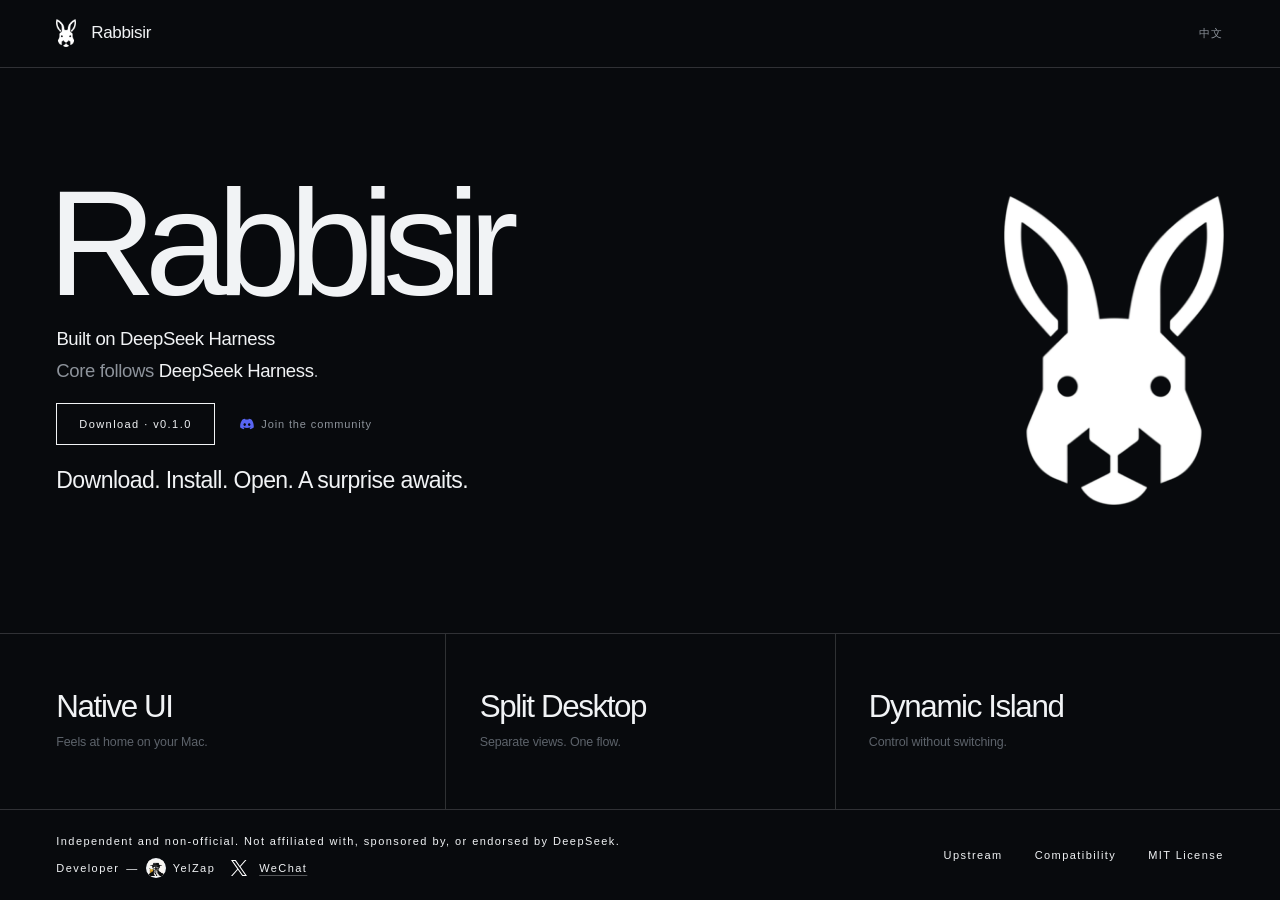
==== site/index.html @ d8e7d659 "fix(pages): serve site from root" ====
<!doctype html>
<html lang="en">
  <head>
    <meta charset="utf-8">
    <meta name="viewport" content="width=device-width, initial-scale=1">
    <meta name="color-scheme" content="dark">
    <meta name="theme-color" content="#080a0d">
    <meta name="description" content="Rabbisir is an independent macOS experience built on DeepSeek Harness.">
    <title>Rabbisir — macOS</title>
    <link rel="icon" href="assets/rabbisir/rabbisir-mark-dark.png">
    <link rel="stylesheet" href="styles.css">
    <script src="site.js?v=20260815-wechat2" defer></script>
  </head>
  <body>
    <header class="site-header">
      <div class="content-frame header-frame">
        <a class="brand" href="#top" aria-label="Rabbisir home">
          <img src="assets/rabbisir/rabbisir-mark-dark.png" alt="" width="20" height="28">
          <span>Rabbisir</span>
        </a>
        <button class="language-switch" type="button" aria-label="Switch to Chinese">中文</button>
      </div>
    </header>

    <main id="top">
      <section class="hero" aria-labelledby="hero-title">
        <div class="content-frame hero-frame">
          <div class="hero-copy">
            <h1 id="hero-title">Rabbisir</h1>
            <p class="provenance"><a class="harness-link" href="https://github.com/deepseek-ai/deepseek-harness" data-en="Built on DeepSeek Harness" data-zh="基于 DeepSeek Harness 构建">Built on DeepSeek Harness</a></p>
            <p class="logic-note"><span data-en="Core follows" data-zh="核心持续跟随">Core follows</span> <a class="harness-link" href="https://github.com/deepseek-ai/deepseek-harness">DeepSeek Harness</a><span data-en="." data-zh="。">.</span></p>
            <div class="download-group">
              <div class="download-actions">
                <a class="download-button" href="DOWNLOADS.md" aria-label="Download · v0.1.0" data-aria-en="Download · v0.1.0" data-aria-zh="下载 · v0.1.0"><span data-en="Download · v0.1.0" data-zh="下载 · v0.1.0">Download · v0.1.0</span></a>
                <a class="community-link" href="https://discord.gg/gT4TUHGkQm" target="_blank" rel="noopener noreferrer" aria-label="Join the Rabbisir community on Discord (opens in a new tab)" data-aria-en="Join the Rabbisir community on Discord (opens in a new tab)" data-aria-zh="加入 Rabbisir Discord 社区（在新标签页中打开）">
                  <img src="assets/rabbisir/discord-symbol-blurple.svg" alt="" width="14" height="14">
                  <span data-en="Join the community" data-zh="加入社区">Join the community</span>
                </a>
              </div>
              <p class="download-promise" data-en="Download. Install. Open. A surprise awaits." data-zh="下载。安装。打开。惊喜等着你。">Download. Install. Open. A surprise awaits.</p>
            </div>
          </div>

          <div class="hero-mark" aria-hidden="true">
            <img class="mark-rabbisir" src="assets/rabbisir/rabbisir-mark-dark.png" alt="" width="228" height="320">
          </div>
        </div>
      </section>

      <section class="signals" aria-label="Capabilities" data-aria-en="Capabilities" data-aria-zh="产品特性">
        <div class="content-frame signals-frame">
          <div class="signal-list">
            <div class="signal">
              <p class="signal-title" data-en="Native UI" data-zh="原生界面">Native UI</p>
              <p class="signal-copy" data-en="Feels at home on your Mac." data-zh="在 Mac 上自然顺手。">Feels at home on your Mac.</p>
            </div>
            <div class="signal">
              <p class="signal-title" data-en="Split Desktop" data-zh="分体式桌面">Split Desktop</p>
              <p class="signal-copy" data-en="Separate views. One flow." data-zh="分区协同，流程不断。">Separate views. One flow.</p>
            </div>
            <div class="signal">
              <p class="signal-title" data-en="Dynamic Island" data-zh="灵动岛">Dynamic Island</p>
              <p class="signal-copy" data-en="Control without switching." data-zh="无需切换，随手控制。">Control without switching.</p>
            </div>
          </div>
        </div>
      </section>
    </main>

    <footer>
      <div class="content-frame footer-frame">
        <div class="footer-meta">
          <p data-en="Independent and non-official. Not affiliated with, sponsored by, or endorsed by DeepSeek." data-zh="独立、非官方，与 DeepSeek 不存在隶属、赞助或背书关系。">Independent and non-official. Not affiliated with, sponsored by, or endorsed by DeepSeek.</p>
          <p class="author-line"><span data-en="Developer" data-zh="开发者">Developer</span><span aria-hidden="true">—</span><span class="author-avatar"><img src="assets/rabbisir/yelzap-avatar.png" alt="" width="18" height="18"></span><span>YelZap</span><a class="x-profile-link" href="https://x.com/YelZap1987" target="_blank" rel="noopener noreferrer" aria-label="YelZap on X (opens in a new tab)" data-aria-en="YelZap on X (opens in a new tab)" data-aria-zh="在 X 上查看 YelZap（在新标签页中打开）"><img src="assets/rabbisir/x-logo-white-v1.svg" alt="" width="16" height="16"></a><button class="wechat-profile-button" type="button" aria-label="Show YelZap's WeChat QR code" aria-haspopup="dialog" aria-controls="wechat-qr-dialog" data-aria-en="Show YelZap's WeChat QR code" data-aria-zh="显示 YelZap 的微信二维码"><span class="wechat-profile-label" data-en="WeChat" data-zh="微信">WeChat</span></button></p>
        </div>
        <nav aria-label="Project references" data-aria-en="Project references" data-aria-zh="项目参考">
          <a class="upstream-link" href="https://github.com/deepseek-ai/deepseek-harness" aria-label="Official DeepSeek Harness upstream repository" data-aria-en="Official DeepSeek Harness upstream repository" data-aria-zh="DeepSeek Harness 官方上游仓库">
            <span data-en="Upstream" data-zh="上游">Upstream</span>
          </a>
          <a href="UPSTREAM.md" data-en="Compatibility" data-zh="兼容性">Compatibility</a>
          <a href="LICENSE" data-en="MIT License" data-zh="MIT 许可">MIT License</a>
        </nav>
      </div>
    </footer>

    <dialog class="wechat-dialog" id="wechat-qr-dialog" aria-label="Add YelZap on WeChat" data-aria-en="Add YelZap on WeChat" data-aria-zh="在微信添加 YelZap">
      <div class="wechat-dialog-panel">
        <button class="wechat-dialog-close" type="button" aria-label="Close WeChat QR code" data-aria-en="Close WeChat QR code" data-aria-zh="关闭微信二维码">×</button>
        <img src="assets/rabbisir/yelzap-wechat-qr-v1.png" alt="YelZap WeChat QR code" width="922" height="1361">
      </div>
    </dialog>
  </body>
</html>
---- site/styles.css ----
:root {
  color-scheme: dark;
  font-family: "SF Pro Display", "SF Pro Text", -apple-system, BlinkMacSystemFont, "Helvetica Neue", sans-serif;
  font-synthesis: none;
  --background: #080a0d;
  --text: #f1f3f5;
  --muted: #8d939b;
  --quiet: #5d636b;
  --line: rgba(241, 243, 245, 0.17);
  --line-strong: rgba(241, 243, 245, 0.32);
  --gutter: clamp(24px, 4.4vw, 72px);
}

* {
  box-sizing: border-box;
}

html {
  min-width: 320px;
  background: var(--background);
  scroll-behavior: smooth;
}

body {
  min-width: 320px;
  height: 100svh;
  margin: 0;
  display: grid;
  grid-template-rows: clamp(60px, 7.5svh, 72px) minmax(0, 1fr) clamp(80px, 10svh, 96px);
  overflow: hidden;
  color: var(--text);
  background: var(--background);
}

a {
  color: inherit;
  text-decoration: none;
}

.content-frame {
  width: 100%;
  height: 100%;
  padding-inline: var(--gutter);
}

.site-header,
.header-frame {
  display: flex;
  align-items: center;
  justify-content: space-between;
}

.site-header {
  height: 100%;
  border-bottom: 1px solid var(--line);
}

.brand {
  display: inline-flex;
  align-items: center;
  gap: 15px;
  font-size: 17px;
  font-weight: 510;
  letter-spacing: -0.02em;
}

.brand img {
  display: block;
  width: 20px;
  height: auto;
}

.language-switch {
  padding: 8px 0;
  color: var(--muted);
  font: inherit;
  font-size: 11px;
  letter-spacing: 0.13em;
  cursor: pointer;
  background: none;
  border: 0;
}

.language-switch:hover,
.language-switch:focus-visible {
  color: var(--text);
}

.download-button,
footer {
  font-size: 11px;
  letter-spacing: 0.13em;
}

main {
  display: grid;
  grid-template-rows: minmax(0, 1fr) clamp(136px, 20.5svh, 176px);
  min-height: 0;
  overflow: hidden;
}

.hero {
  min-height: 0;
  border-bottom: 1px solid var(--line);
}

.hero-frame {
  display: grid;
  grid-template-columns: minmax(0, 1fr) minmax(150px, 19vw);
  align-items: center;
  gap: clamp(36px, 6vw, 96px);
  padding-block: clamp(20px, 4svh, 42px);
}

.hero-copy {
  min-width: 0;
}

h1 {
  margin: 0 0 0 -0.059em;
  font-size: clamp(5rem, 11.8vw, 11.5rem);
  font-weight: 430;
  line-height: 0.78;
  letter-spacing: -0.078em;
  animation: rise 900ms cubic-bezier(0.16, 1, 0.3, 1) both;
}

.provenance,
.logic-note {
  color: var(--muted);
  font-size: clamp(1rem, 1.45vw, 1.35rem);
  font-weight: 400;
  line-height: 1.25;
  letter-spacing: -0.02em;
}

.provenance {
  margin: clamp(18px, 2.8svh, 30px) 0 0;
  margin-left: -0.05em;
  animation: rise 900ms 100ms cubic-bezier(0.16, 1, 0.3, 1) both;
}

.harness-link {
  color: var(--text);
  font-weight: inherit;
  text-decoration: none;
}

.logic-note {
  margin: 8px 0 0;
}

.download-group {
  --download-space: clamp(18px, 2.4svh, 22px);

  display: grid;
  justify-items: start;
  gap: var(--download-space);
  width: fit-content;
  margin-top: var(--download-space);
  padding-bottom: var(--download-space);
  animation: rise 900ms 180ms cubic-bezier(0.16, 1, 0.3, 1) both;
}

.download-button {
  min-width: 132px;
  min-height: 42px;
  padding: 0 22px;
  display: inline-flex;
  align-items: center;
  justify-content: center;
  color: var(--text);
  border: 1px solid var(--text);
  transition: color 180ms ease, background-color 180ms ease;
}

.download-actions {
  display: flex;
  align-items: center;
  gap: clamp(18px, 2vw, 30px);
}

.download-promise {
  margin: 0;
  color: var(--text);
  font-size: clamp(1.15rem, 1.8vw, 1.65rem);
  font-weight: 430;
  line-height: 1.2;
  letter-spacing: -0.025em;
}

.download-button:hover,
.download-button:focus-visible {
  color: var(--background);
  background: var(--text);
}

.hero-mark {
  justify-self: end;
  width: min(100%, 220px);
}

.mark-rabbisir {
  display: block;
  width: 100%;
  height: auto;
  opacity: 1;
}

.signals {
  min-height: 0;
  border-bottom: 1px solid var(--line);
}

.signals-frame {
  display: block;
}

.signal-list {
  display: grid;
  grid-template-columns: repeat(3, minmax(0, 1fr));
  height: 100%;
  min-height: 0;
}

.signal {
  display: flex;
  min-width: 0;
  flex-direction: column;
  justify-content: center;
  gap: 12px;
  padding: 0 clamp(20px, 2.6vw, 44px);
  border-left: 1px solid var(--line);
}

.signal:first-child {
  padding-left: 0;
  border-left: 0;
}

.signal p {
  margin: 0;
}

.signal-title {
  color: var(--text);
  font-size: clamp(1.5rem, 2.45vw, 2.9rem);
  font-weight: 390;
  line-height: 0.98;
  letter-spacing: -0.045em;
  transition: color 220ms ease;
}

.signal-copy {
  max-width: 24ch;
  color: var(--quiet);
  font-size: clamp(0.78rem, 0.95vw, 0.95rem);
  line-height: 1.35;
  letter-spacing: -0.01em;
}

.signal:hover .signal-title {
  color: var(--text);
}

.footer-frame {
  display: flex;
  align-items: center;
  justify-content: space-between;
  gap: 48px;
}

footer {
  height: 100%;
  color: var(--text);
  line-height: 1.7;
}

footer p {
  margin: 0;
}

.footer-meta {
  display: grid;
  gap: 8px;
}

.author-line {
  display: flex;
  align-items: center;
  gap: 7px;
}

.author-avatar {
  width: 20px;
  height: 20px;
  padding: 2px;
  overflow: hidden;
  display: inline-flex;
  flex: 0 0 auto;
  align-items: center;
  justify-content: center;
  background: var(--text);
  border-radius: 50%;
}

.author-avatar img {
  display: block;
  width: 100%;
  height: 100%;
  object-fit: contain;
}

.x-profile-link {
  width: 18px;
  height: 18px;
  margin-left: 8px;
  display: inline-flex;
  flex: 0 0 auto;
  align-items: center;
  justify-content: center;
}

.x-profile-link img {
  display: block;
  width: auto;
  height: 16px;
}

.wechat-profile-button {
  width: auto;
  height: 18px;
  margin: 0 0 0 4px;
  padding: 0;
  display: inline-flex;
  flex: 0 0 auto;
  align-items: center;
  justify-content: center;
  color: var(--text);
  font: inherit;
  letter-spacing: inherit;
  cursor: pointer;
  background: none;
  border: 0;
}

.wechat-profile-label {
  line-height: 1;
  text-decoration: underline;
  text-decoration-color: var(--line-strong);
  text-underline-offset: 3px;
}

.wechat-dialog {
  max-width: none;
  max-height: none;
  padding: 0;
  overflow: visible;
  color: #111;
  background: transparent;
  border: 0;
}

.wechat-dialog::backdrop {
  background: rgba(0, 0, 0, 0.78);
}

.wechat-dialog-panel {
  position: relative;
  overflow: hidden;
  background: #fff;
  border-radius: 18px;
  box-shadow: 0 28px 80px rgba(0, 0, 0, 0.48);
}

.wechat-dialog-panel > img {
  display: block;
  width: auto;
  height: min(78svh, 720px);
  max-width: min(88vw, 488px);
  object-fit: contain;
}

.wechat-dialog-close {
  position: absolute;
  z-index: 1;
  top: 14px;
  right: 14px;
  width: 32px;
  height: 32px;
  padding: 0;
  color: #111;
  font: 400 24px/1 -apple-system, BlinkMacSystemFont, sans-serif;
  cursor: pointer;
  background: rgba(255, 255, 255, 0.88);
  border: 1px solid rgba(17, 17, 17, 0.15);
  border-radius: 50%;
}

footer nav {
  display: flex;
  flex-wrap: wrap;
  align-items: center;
  justify-content: flex-end;
  gap: clamp(18px, 2.5vw, 40px);
}

.community-link {
  display: inline-flex;
  align-items: center;
  gap: 7px;
  color: var(--muted);
  font-size: 11px;
  letter-spacing: 0.08em;
}

.community-link img {
  display: block;
  width: 14px;
  height: 14px;
  flex: 0 0 auto;
}

footer a {
  color: var(--text);
  transition: color 180ms ease;
}

.upstream-link {
  display: inline-flex;
  align-items: center;
  gap: 7px;
}

footer a:hover,
footer a:focus-visible {
  color: var(--text);
}

a:focus-visible,
.language-switch:focus-visible,
.wechat-profile-button:focus-visible,
.wechat-dialog-close:focus-visible {
  outline: 1px solid var(--text);
  outline-offset: 7px;
}

.wechat-dialog-close:focus-visible {
  outline-color: #111;
  outline-offset: 3px;
}

@keyframes rise {
  from {
    opacity: 0;
    transform: translateY(22px);
  }

  to {
    opacity: 1;
    transform: translateY(0);
  }
}

@media (min-width: 821px) and (max-width: 1400px) {
  .provenance {
    margin-left: calc(-0.05em + 1px);
  }
}

@media (max-width: 820px) {
  body {
    display: block;
    height: auto;
    min-height: 100svh;
    overflow-x: hidden;
    overflow-y: auto;
  }

  .site-header {
    height: auto;
    min-height: 72px;
  }

  main {
    display: block;
    overflow: visible;
  }

  .hero {
    min-height: calc(100svh - 72px);
  }

  .hero-frame {
    grid-template-columns: 1fr;
    grid-template-rows: auto 1fr;
    align-items: end;
    gap: 72px;
    padding-block: 48px 60px;
  }

  .hero-mark {
    grid-row: 1;
    justify-self: start;
    width: clamp(72px, 18vw, 120px);
  }

  .hero-copy {
    grid-row: 2;
  }

  h1 {
    font-size: clamp(5.2rem, 21.5vw, 10rem);
  }

  .signal-list {
    grid-template-columns: 1fr;
    height: auto;
    padding-top: 70px;
  }

  .signal,
  .signal:first-child {
    min-height: 150px;
    padding: 30px 0;
    border-top: 1px solid var(--line);
    border-left: 0;
  }

  .signal:first-child {
    border-top: 0;
  }

  .footer-frame {
    align-items: flex-start;
    flex-direction: column;
    justify-content: center;
    gap: 24px;
    padding-block: 40px;
  }

  footer,
  .footer-frame {
    height: auto;
  }

  footer nav {
    justify-content: flex-start;
  }
}

@media (max-width: 520px) {
  :root {
    --gutter: 20px;
  }

  .site-header {
    min-height: 72px;
  }

  .brand {
    gap: 12px;
    font-size: 15px;
  }

  .download-button,
  footer {
    font-size: 10px;
  }

  .hero {
    min-height: calc(100svh - 72px);
  }

  .hero-frame {
    gap: 56px;
    padding-block: 44px 54px;
  }

  h1 {
    font-size: clamp(4.4rem, 22.2vw, 7rem);
    letter-spacing: -0.075em;
  }

  .provenance {
    max-width: 280px;
    margin-top: 30px;
    font-size: 15px;
    line-height: 1.45;
  }

  .download-group {
    --download-space: 20px;

    width: 100%;
  }

  .download-button {
    min-width: 124px;
    min-height: 40px;
  }

  .download-actions {
    flex-direction: column;
    align-items: flex-start;
    gap: 16px;
  }

  .download-promise {
    max-width: 320px;
    font-size: 19px;
  }

  .signals {
    min-height: auto;
  }

  .signal,
  .signal:first-child {
    min-height: 134px;
  }

  .signal-title {
    font-size: clamp(2.1rem, 11vw, 3.6rem);
  }

  .signal-copy {
    font-size: 14px;
  }

  .footer-frame {
    min-height: 184px;
  }

  .wechat-dialog-panel > img {
    width: min(88vw, 380px);
    height: auto;
    max-height: 82svh;
  }
}

@media (prefers-reduced-motion: reduce) {
  html {
    scroll-behavior: auto;
  }

  *,
  *::before,
  *::after {
    animation-duration: 0.01ms !important;
    animation-iteration-count: 1 !important;
    transition-duration: 0.01ms !important;
  }
}
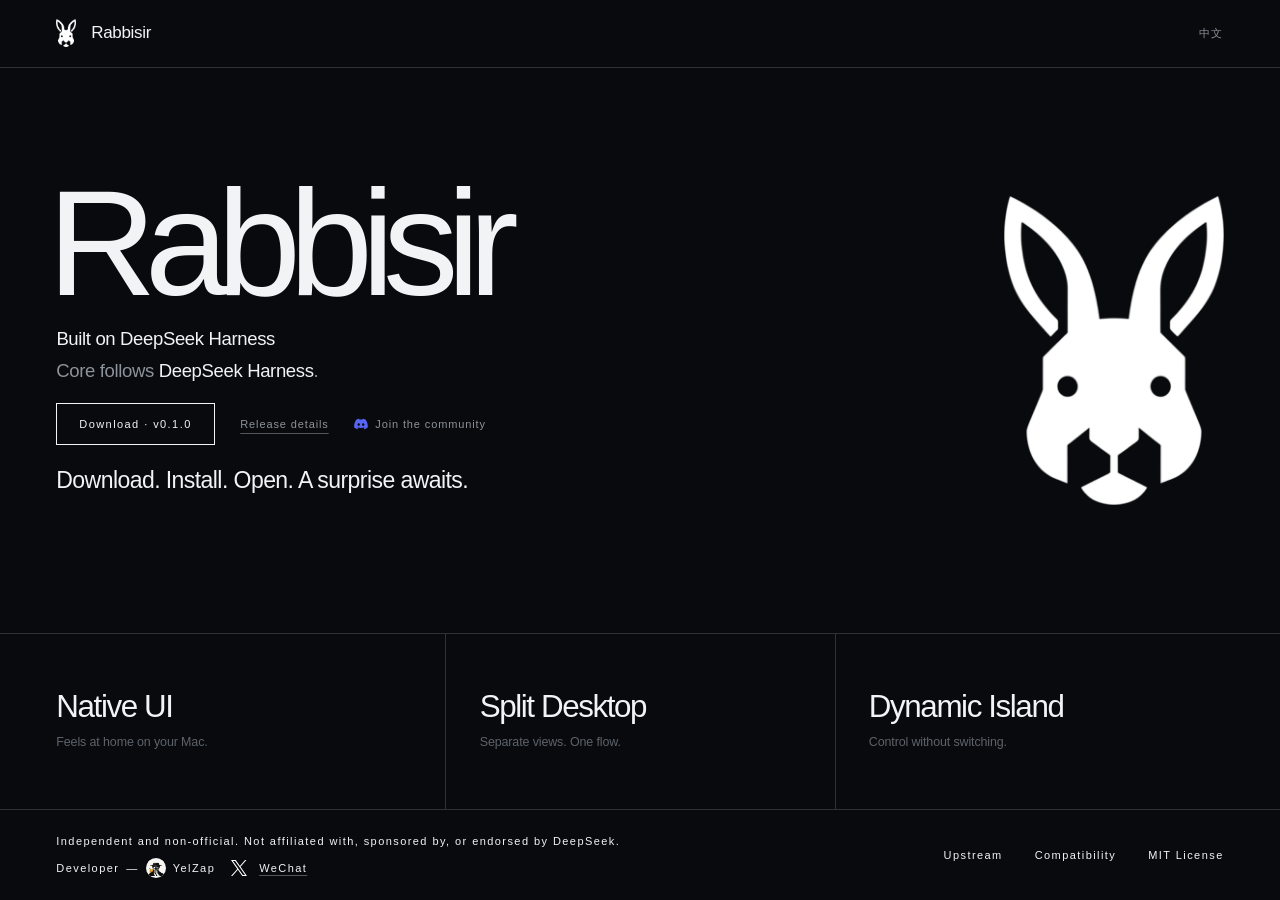
==== commit ea1e6561: "fix: make official downloads browser-friendly" ====
--- a/site/index.html
+++ b/site/index.html
@@ -31,7 +31,8 @@
             <p class="logic-note"><span data-en="Core follows" data-zh="核心持续跟随">Core follows</span> <a class="harness-link" href="https://github.com/deepseek-ai/deepseek-harness">DeepSeek Harness</a><span data-en="." data-zh="。">.</span></p>
             <div class="download-group">
               <div class="download-actions">
-                <a class="download-button" href="DOWNLOADS.md" aria-label="Download · v0.1.0" data-aria-en="Download · v0.1.0" data-aria-zh="下载 · v0.1.0"><span data-en="Download · v0.1.0" data-zh="下载 · v0.1.0">Download · v0.1.0</span></a>
+                <a class="download-button" href="https://github.com/readysteadyscience/Rabbisir/releases/download/v0.1.0-r1.00/Rabbisir-0.1.0-1.dmg" aria-label="Download Rabbisir 0.1.0 DMG" data-aria-en="Download Rabbisir 0.1.0 DMG" data-aria-zh="下载 Rabbisir 0.1.0 DMG"><span data-en="Download · v0.1.0" data-zh="下载 · v0.1.0">Download · v0.1.0</span></a>
+                <a class="download-details-link" href="download.html" data-en="Release details" data-zh="下载信息">Release details</a>
                 <a class="community-link" href="https://discord.gg/gT4TUHGkQm" target="_blank" rel="noopener noreferrer" aria-label="Join the Rabbisir community on Discord (opens in a new tab)" data-aria-en="Join the Rabbisir community on Discord (opens in a new tab)" data-aria-zh="加入 Rabbisir Discord 社区（在新标签页中打开）">
                   <img src="assets/rabbisir/discord-symbol-blurple.svg" alt="" width="14" height="14">
                   <span data-en="Join the community" data-zh="加入社区">Join the community</span>
--- a/site/styles.css
+++ b/site/styles.css
@@ -261,6 +261,129 @@
 
 .signal:hover .signal-title {
   color: var(--text);
+}
+
+body.download-page {
+  height: auto;
+  min-height: 100svh;
+  grid-template-rows: clamp(60px, 7.5svh, 72px) minmax(0, 1fr) auto;
+  overflow-x: hidden;
+  overflow-y: auto;
+}
+
+.download-page main {
+  display: block;
+  overflow: visible;
+}
+
+.download-detail {
+  min-height: calc(100svh - clamp(60px, 7.5svh, 72px));
+  border-bottom: 1px solid var(--line);
+}
+
+.download-detail-frame {
+  height: auto;
+  padding-block: clamp(64px, 10svh, 120px);
+}
+
+.download-kicker,
+.download-fact-label {
+  color: var(--muted);
+  font-size: 11px;
+  letter-spacing: 0.13em;
+  text-transform: uppercase;
+}
+
+.download-kicker {
+  margin: 0 0 22px;
+}
+
+.download-title {
+  max-width: 980px;
+  margin: 0;
+  font-size: clamp(4rem, 9vw, 9rem);
+  line-height: 0.86;
+}
+
+.download-summary {
+  max-width: 620px;
+  margin: clamp(28px, 4svh, 44px) 0 0;
+  color: var(--muted);
+  font-size: clamp(1rem, 1.45vw, 1.3rem);
+  line-height: 1.45;
+}
+
+.download-cta {
+  display: flex;
+  align-items: center;
+  gap: clamp(20px, 3vw, 42px);
+  margin-top: 34px;
+}
+
+.download-primary {
+  min-width: 190px;
+}
+
+.download-archive,
+.release-record a {
+  color: var(--muted);
+  font-size: 11px;
+  letter-spacing: 0.08em;
+  text-decoration: underline;
+  text-decoration-color: var(--line-strong);
+  text-underline-offset: 5px;
+}
+
+.download-archive:hover,
+.download-archive:focus-visible,
+.release-record a:hover,
+.release-record a:focus-visible {
+  color: var(--text);
+}
+
+.download-facts {
+  max-width: 1100px;
+  margin-top: clamp(56px, 8svh, 88px);
+  display: grid;
+  grid-template-columns: repeat(2, minmax(0, 1fr));
+  border-top: 1px solid var(--line);
+}
+
+.download-fact {
+  min-width: 0;
+  padding: 24px 28px 24px 0;
+  border-bottom: 1px solid var(--line);
+}
+
+.download-fact:nth-child(even) {
+  padding-left: 28px;
+  border-left: 1px solid var(--line);
+}
+
+.download-fact p {
+  margin: 0;
+}
+
+.download-fact-value {
+  margin-top: 10px !important;
+  color: var(--text);
+  font-size: clamp(0.9rem, 1.2vw, 1.1rem);
+  line-height: 1.45;
+}
+
+.checksum-value {
+  overflow-wrap: anywhere;
+  color: var(--muted);
+  font-family: ui-monospace, "SFMono-Regular", Menlo, monospace;
+  font-size: 12px;
+}
+
+.release-record {
+  margin: 30px 0 0;
+}
+
+.download-page footer {
+  min-height: clamp(104px, 13svh, 132px);
 }
 
 .footer-frame {
@@ -414,6 +537,20 @@
   letter-spacing: 0.08em;
 }
 
+.download-details-link {
+  color: var(--muted);
+  font-size: 11px;
+  letter-spacing: 0.08em;
+  text-decoration: underline;
+  text-decoration-color: var(--line-strong);
+  text-underline-offset: 5px;
+}
+
+.download-details-link:hover,
+.download-details-link:focus-visible {
+  color: var(--text);
+}
+
 .community-link img {
   display: block;
   width: 14px;
@@ -547,6 +684,18 @@
   footer nav {
     justify-content: flex-start;
   }
+
+  .download-detail {
+    min-height: auto;
+  }
+
+  .download-detail-frame {
+    padding-block: 64px 72px;
+  }
+
+  .download-title {
+    font-size: clamp(4rem, 15vw, 7rem);
+  }
 }
 
 @media (max-width: 520px) {
@@ -598,6 +747,31 @@
   .download-button {
     min-width: 124px;
     min-height: 40px;
+  }
+
+  .download-title {
+    font-size: clamp(3.4rem, 18vw, 5.4rem);
+    letter-spacing: -0.07em;
+  }
+
+  .download-cta {
+    align-items: flex-start;
+    flex-direction: column;
+    gap: 22px;
+  }
+
+  .download-primary {
+    min-width: 180px;
+  }
+
+  .download-facts {
+    grid-template-columns: 1fr;
+  }
+
+  .download-fact,
+  .download-fact:nth-child(even) {
+    padding: 22px 0;
+    border-left: 0;
   }
 
   .download-actions {
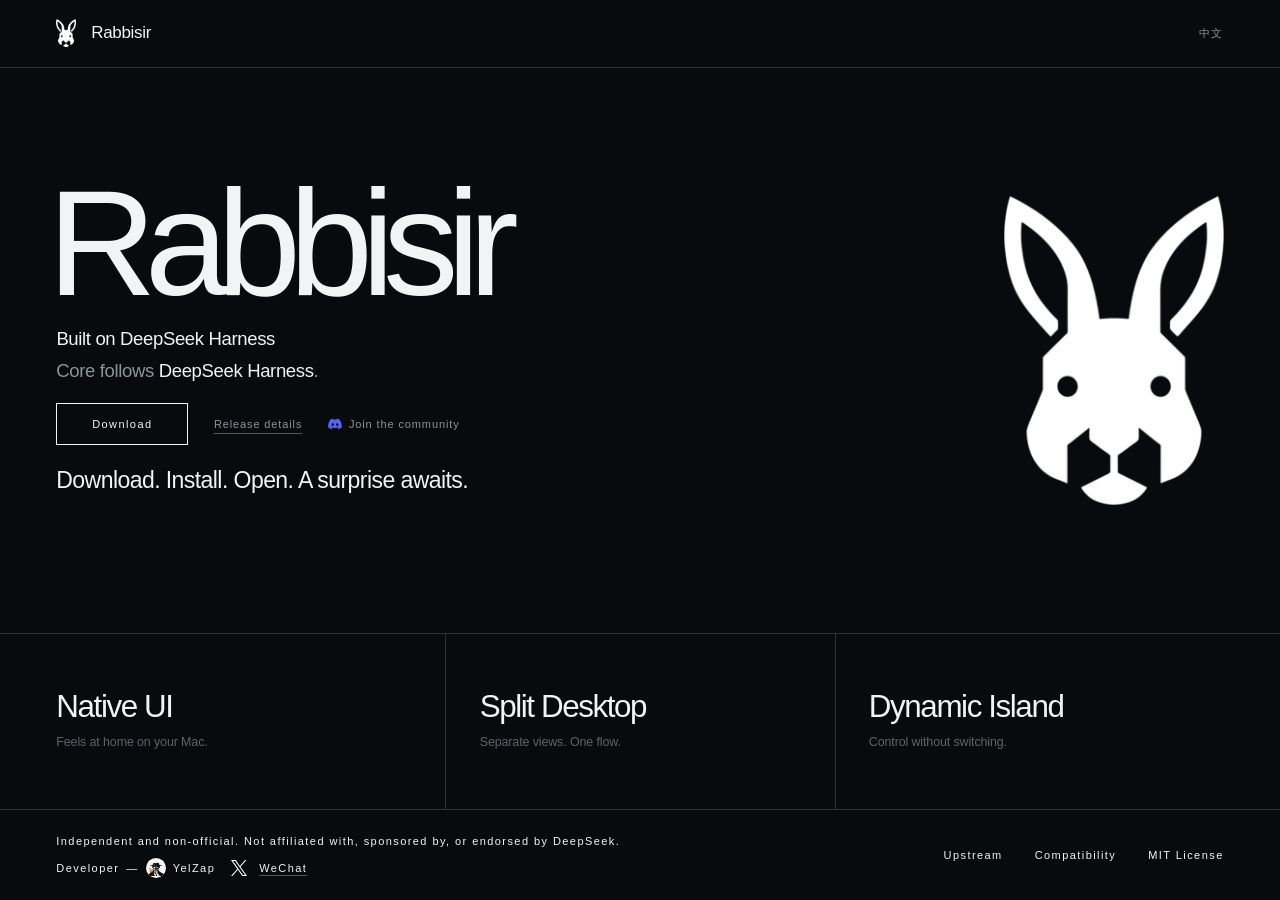
==== commit a4e62faf: "docs: stabilize website download link" ====
--- a/site/index.html
+++ b/site/index.html
@@ -31,7 +31,7 @@
             <p class="logic-note"><span data-en="Core follows" data-zh="核心持续跟随">Core follows</span> <a class="harness-link" href="https://github.com/deepseek-ai/deepseek-harness">DeepSeek Harness</a><span data-en="." data-zh="。">.</span></p>
             <div class="download-group">
               <div class="download-actions">
-                <a class="download-button" href="https://github.com/readysteadyscience/Rabbisir/releases/download/v0.1.0-r1.00/Rabbisir-0.1.0-1.dmg" aria-label="Download Rabbisir 0.1.0 DMG" data-aria-en="Download Rabbisir 0.1.0 DMG" data-aria-zh="下载 Rabbisir 0.1.0 DMG"><span data-en="Download · v0.1.0" data-zh="下载 · v0.1.0">Download · v0.1.0</span></a>
+                <a class="download-button" href="https://github.com/readysteadyscience/Rabbisir/releases/latest/download/Rabbisir.dmg" aria-label="Download the latest Rabbisir DMG" data-aria-en="Download the latest Rabbisir DMG" data-aria-zh="下载最新版 Rabbisir DMG"><span data-en="Download" data-zh="下载">Download</span></a>
                 <a class="download-details-link" href="download.html" data-en="Release details" data-zh="下载信息">Release details</a>
                 <a class="community-link" href="https://discord.gg/gT4TUHGkQm" target="_blank" rel="noopener noreferrer" aria-label="Join the Rabbisir community on Discord (opens in a new tab)" data-aria-en="Join the Rabbisir community on Discord (opens in a new tab)" data-aria-zh="加入 Rabbisir Discord 社区（在新标签页中打开）">
                   <img src="assets/rabbisir/discord-symbol-blurple.svg" alt="" width="14" height="14">
